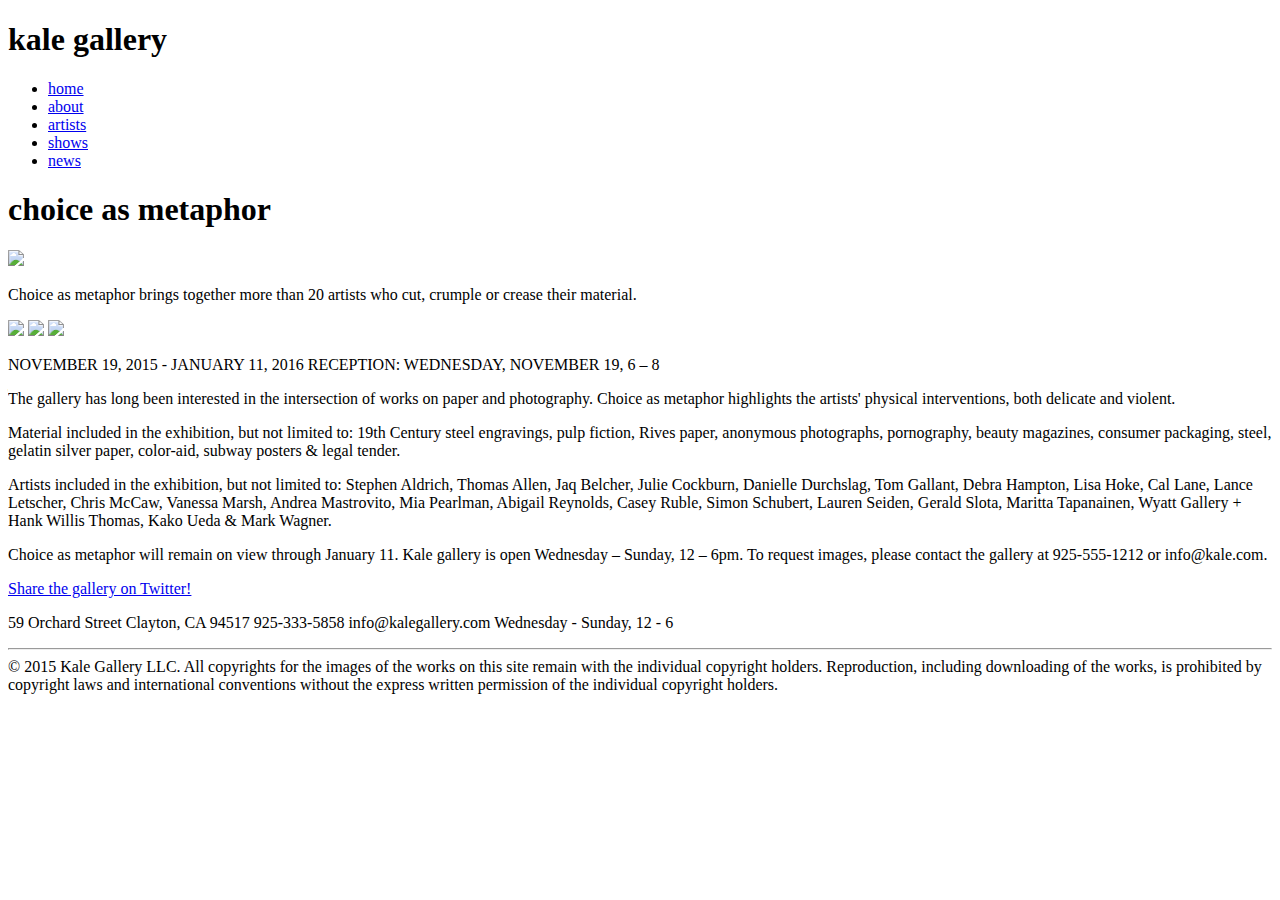
==== index.html @ 57b1efcd "Create index.html" ====
<!DOCTYPE html>
<html lang="en">
<head>
    <meta charset="UTF-8">
    <title>Home | Kale Gallery</title>
    <meta name="Author" content="Maria"/>
    <meta name="viewport" content="width=device-width, initial-scale=1">
    <link rel="stylesheet" type="text/css" href="css/main.css">
    <link href="https://fonts.googleapis.com/css?family=Poppins" rel="stylesheet">
</head>    


<body id="home">
    <header>
        <h1 class="kaleheader">kale gallery</h1>
           <nav>
            <ul>
                <li><a class="home-lk" href="index.html">home</a></li>
                <li><a class="about-lk" href="about.html">about</a></li>
                <li><a class="artists-lk" href="artists.html">artists</a></li>
                <li><a class="shows-lk" href="shows.html">shows</a></li>
                <li><a class="news-lk" href="news.html">news</a></li>
            </ul>
        </nav>
        </header>
    <main>
    
<section> 
<h1>choice as metaphor</h1>
<article> 
<img src="project5content/focus/images/5.jpg">
</article>
<p class="choice">Choice as metaphor brings together more than 20 artists who cut, crumple or crease their material. </p>
</section>
<section>
<article class="pics">
<img class="trioimg" src="project5content/focus/images/17.jpg">
<img class="trioimg" src="project5content/focus/images/2.jpg">
<img class="trioimg" src="project5content/focus/images/mastrovick/82992-primary-0-740x560.jpg">
</article>
</section>

<p class="choice">NOVEMBER 19, 2015 - JANUARY 11, 2016
RECEPTION: WEDNESDAY, NOVEMBER 19, 6 – 8</p>

<section>  
<article  class="col">
<p>The gallery has long been interested in the intersection of works on paper and photography.  Choice as  metaphor highlights the artists' physical interventions, both delicate and violent.</p>
<p>Material included in the exhibition, but not limited to:  19th Century steel engravings, pulp fiction, Rives paper, anonymous photographs, pornography, beauty magazines, consumer packaging, steel, gelatin silver paper, color-aid, subway posters & legal tender.</p>
</article>
<article  class="col">
<p>Artists included in the exhibition, but not limited to:  Stephen Aldrich, Thomas Allen, Jaq Belcher, Julie Cockburn, Danielle Durchslag, Tom Gallant, Debra Hampton, Lisa Hoke, Cal Lane, Lance Letscher, Chris McCaw, Vanessa Marsh, Andrea Mastrovito, Mia Pearlman, Abigail Reynolds, Casey Ruble, Simon Schubert, Lauren Seiden, Gerald Slota, Maritta Tapanainen, Wyatt Gallery + Hank Willis Thomas, Kako Ueda & Mark Wagner.</p>
</article>
<p>Choice as metaphor will remain on view through January 11. Kale gallery is open Wednesday – Sunday, 12 – 6pm.  To request images, please contact the gallery at 925-555-1212 or info@kale.com.</p>
</section>

<a class="link2" href="https://twitter.com/share">Share the gallery on Twitter!</a>
<p>59 Orchard Street Clayton, CA 94517
925-333-5858   info@kalegallery.com
Wednesday - Sunday, 12 - 6</p>

        
        
        
    </main>
   <hr> 
<footer>
    © 2015 Kale Gallery LLC. All copyrights for the images of the works on this site remain with the individual copyright holders. Reproduction, including downloading of the works, is prohibited by copyright laws and international conventions without the express written permission of the individual copyright holders.

</footer>
    
  </body>    
    
    
</html>
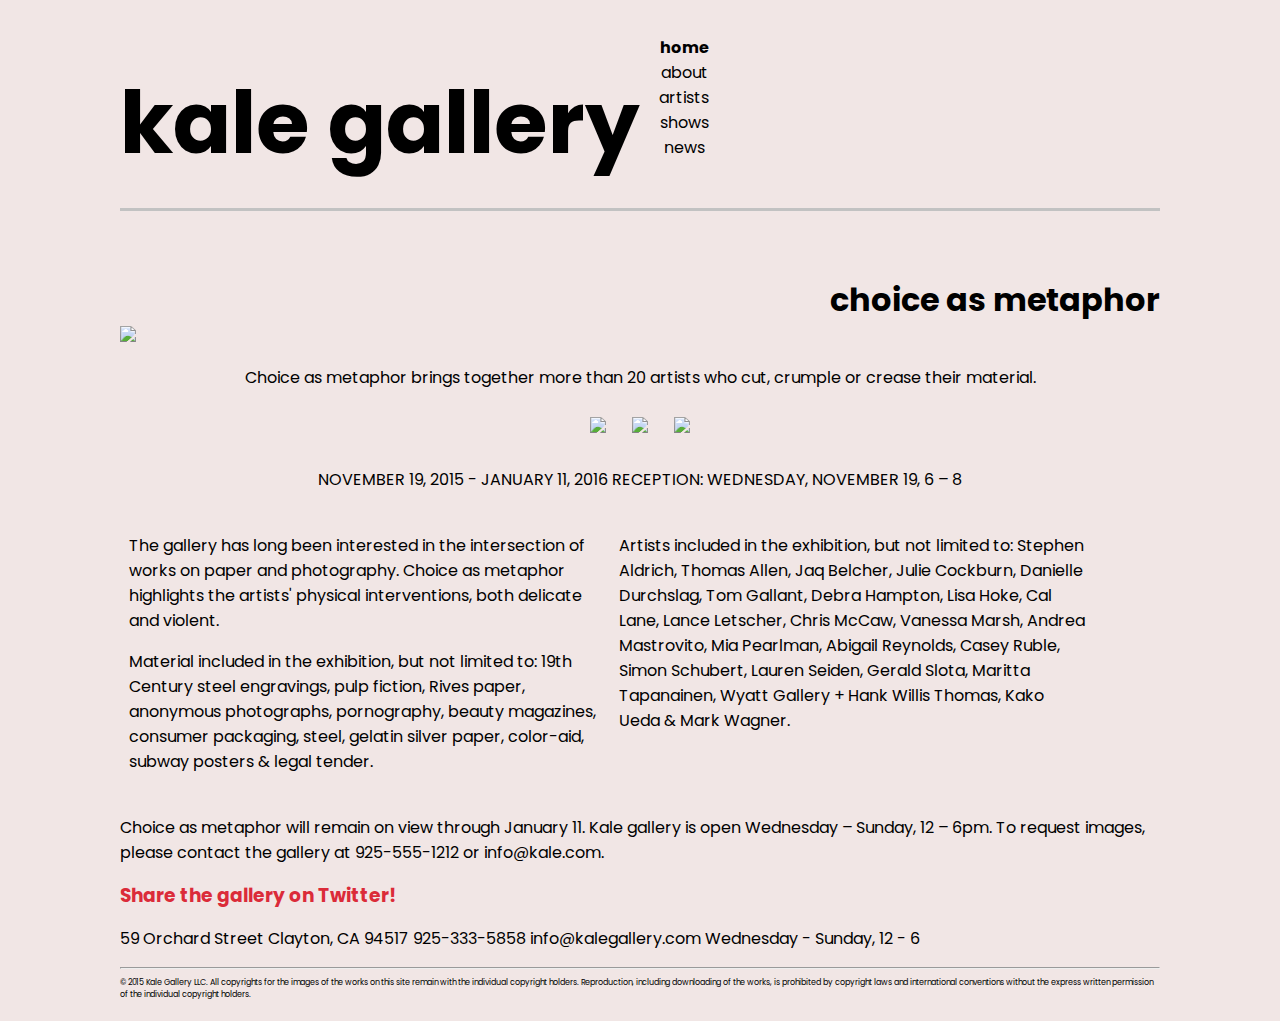
==== commit 5ea57f05: "Update index.html" ====
--- a/index.html
+++ b/index.html
@@ -5,7 +5,7 @@
     <title>Home | Kale Gallery</title>
     <meta name="Author" content="Maria"/>
     <meta name="viewport" content="width=device-width, initial-scale=1">
-    <link rel="stylesheet" type="text/css" href="css/main.css">
+    <link rel="stylesheet" type="text/css" href="main.css">
     <link href="https://fonts.googleapis.com/css?family=Poppins" rel="stylesheet">
 </head>    
 
--- a/main.css
+++ b/main.css
@@ -0,0 +1,132 @@
+#home .home-lk,
+#about .about-lk,
+#artists .artists-lk,
+#shows .shows-lk,
+#news .news-lk
+    {
+    color: black;
+    font-weight:bold; 
+}
+
+html{
+    background-color: #F1E6E5;
+}
+body{
+    font-family: 'Poppins', sans-serif;
+    max-width:1040px;
+}
+header{
+    text-decoration: none;
+    text-align: center;
+    display: block;
+}
+nav{
+    list-style: none;
+    padding: 0;
+}
+
+.kaleheader{
+    margin-bottom: 0;
+    font-size: 40pt;
+    text-align: left;
+}
+ul{
+    list-style-type: none;
+}
+li{
+    text-align: center;        
+}
+a{
+    color: black;
+    text-decoration: none;
+}
+.link{
+    font-weight:bold;
+    font-size: 14pt; 
+}
+.link2{
+    font-weight:bold;
+    font-size: 14pt;
+    color: #DB2B39;  
+}
+h1{
+    font-size: 18pt;
+    margin-bottom: 0;
+    text-align: right;
+}
+h2{
+    text-align: right;
+}
+h3{
+    text-align: right;  
+}
+p{
+    font-size: 12pt;
+}
+footer{
+    font-size: 6pt;
+    margin-bottom: 20px;
+}
+img{
+    max-width: 100%;
+}
+figcaption{
+    font-weight: bold;
+    text-align: right;
+}
+.trioimg{
+    padding: .7rem;
+}
+.pics img{
+    display: block;
+    margin: auto;
+}
+ @media screen and (min-width:700px){
+     
+     body{
+         margin: auto;
+     }
+     header{
+         text-align: left;
+         margin-bottom: 65px;
+         border-bottom: solid #C2C2C2 3px;
+     }
+     .kaleheader{
+         font-size: 65pt;
+         display: inline-block;
+         margin-bottom: 20px;
+     }
+     nav{
+         display: inline-block;    
+     }
+     ul{
+         padding-left: 0;
+         margin-left: 15px;
+     }
+     h1{
+         font-size: 24pt;
+     }
+     .pics img{
+         display: inline-block;
+     }
+     .pics{
+         text-align: center;
+     }
+     
+     .col{
+                margin: 5px;
+                display:inline-block;
+                vertical-align: top;
+                text-align: left;
+                width: 45%; 
+                padding:4px;
+     }
+     
+     .choice{
+         text-align: center;
+     }
+     .artists{
+         text-align: center;
+         margin-top: 75px;
+     }
+}
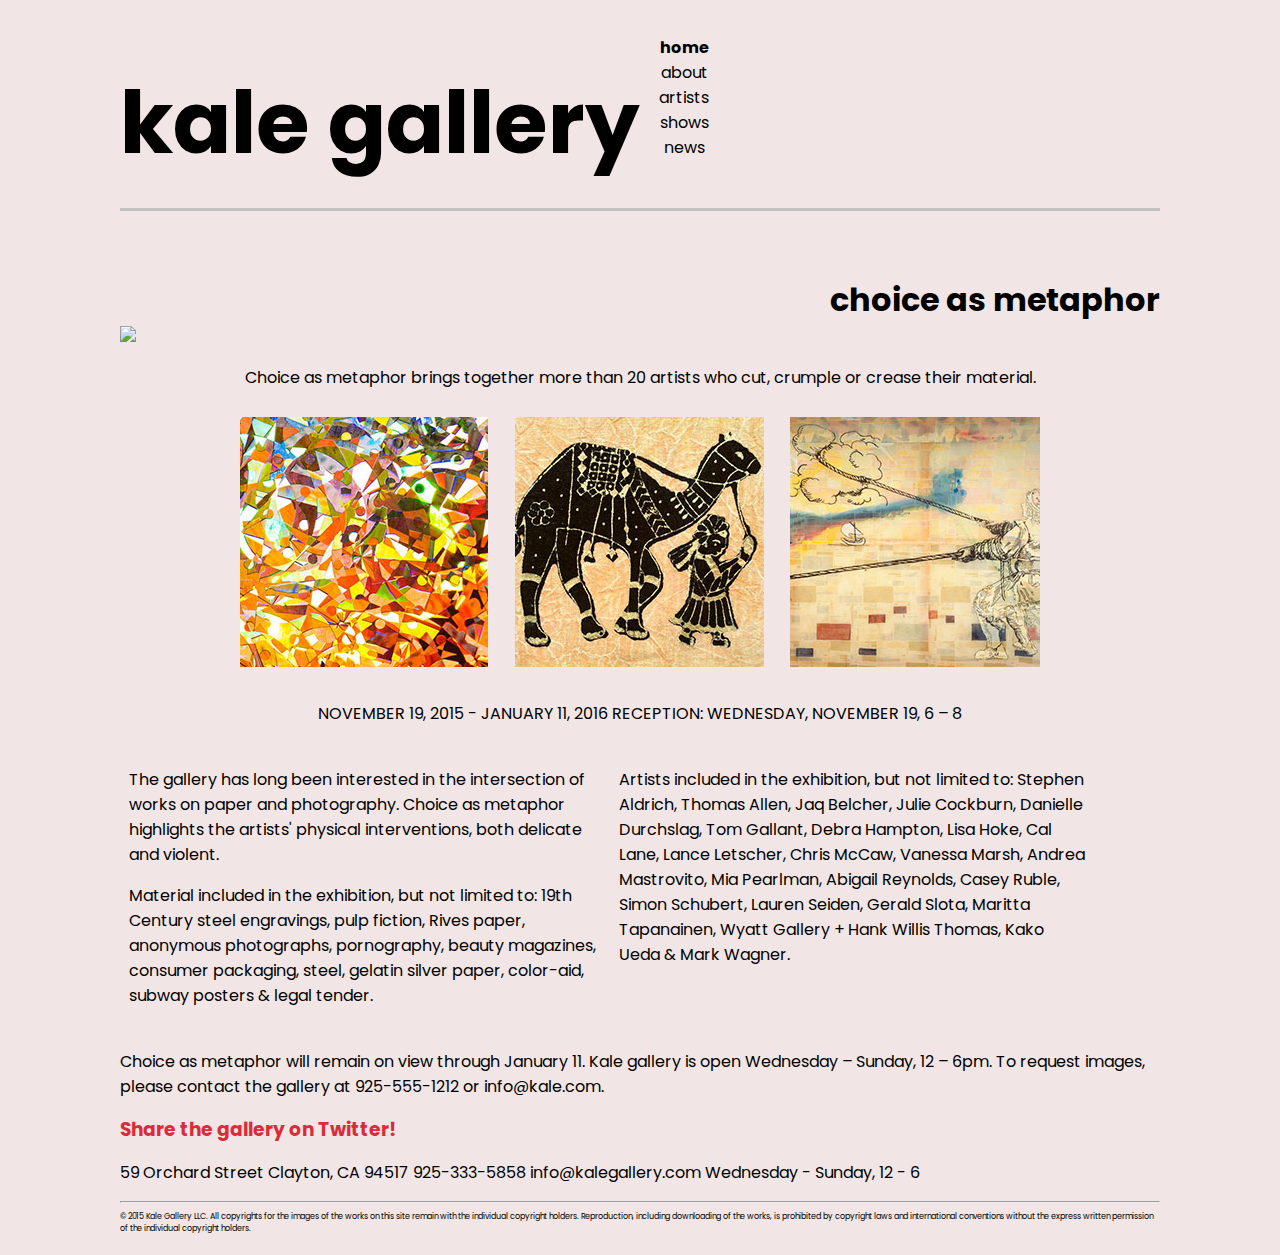
==== commit c7ab2e6a: "deleting image outerfolder from index" ====
--- a/index.html
+++ b/index.html
@@ -7,7 +7,7 @@
     <meta name="viewport" content="width=device-width, initial-scale=1">
     <link rel="stylesheet" type="text/css" href="main.css">
     <link href="https://fonts.googleapis.com/css?family=Poppins" rel="stylesheet">
-</head>    
+</head>
 
 
 <body id="home">
@@ -24,26 +24,26 @@
         </nav>
         </header>
     <main>
-    
-<section> 
+
+<section>
 <h1>choice as metaphor</h1>
-<article> 
+<article>
 <img src="project5content/focus/images/5.jpg">
 </article>
 <p class="choice">Choice as metaphor brings together more than 20 artists who cut, crumple or crease their material. </p>
 </section>
 <section>
 <article class="pics">
-<img class="trioimg" src="project5content/focus/images/17.jpg">
-<img class="trioimg" src="project5content/focus/images/2.jpg">
-<img class="trioimg" src="project5content/focus/images/mastrovick/82992-primary-0-740x560.jpg">
+<img class="trioimg" src="images/17.jpg">
+<img class="trioimg" src="images/2.jpg">
+<img class="trioimg" src="images/mastrovick/82992-primary-0-740x560.jpg">
 </article>
 </section>
 
 <p class="choice">NOVEMBER 19, 2015 - JANUARY 11, 2016
 RECEPTION: WEDNESDAY, NOVEMBER 19, 6 – 8</p>
 
-<section>  
+<section>
 <article  class="col">
 <p>The gallery has long been interested in the intersection of works on paper and photography.  Choice as  metaphor highlights the artists' physical interventions, both delicate and violent.</p>
 <p>Material included in the exhibition, but not limited to:  19th Century steel engravings, pulp fiction, Rives paper, anonymous photographs, pornography, beauty magazines, consumer packaging, steel, gelatin silver paper, color-aid, subway posters & legal tender.</p>
@@ -59,17 +59,17 @@
 925-333-5858   info@kalegallery.com
 Wednesday - Sunday, 12 - 6</p>
 
-        
-        
-        
+
+
+
     </main>
-   <hr> 
+   <hr>
 <footer>
     © 2015 Kale Gallery LLC. All copyrights for the images of the works on this site remain with the individual copyright holders. Reproduction, including downloading of the works, is prohibited by copyright laws and international conventions without the express written permission of the individual copyright holders.
 
 </footer>
-    
-  </body>    
-    
-    
+
+  </body>
+
+
 </html>
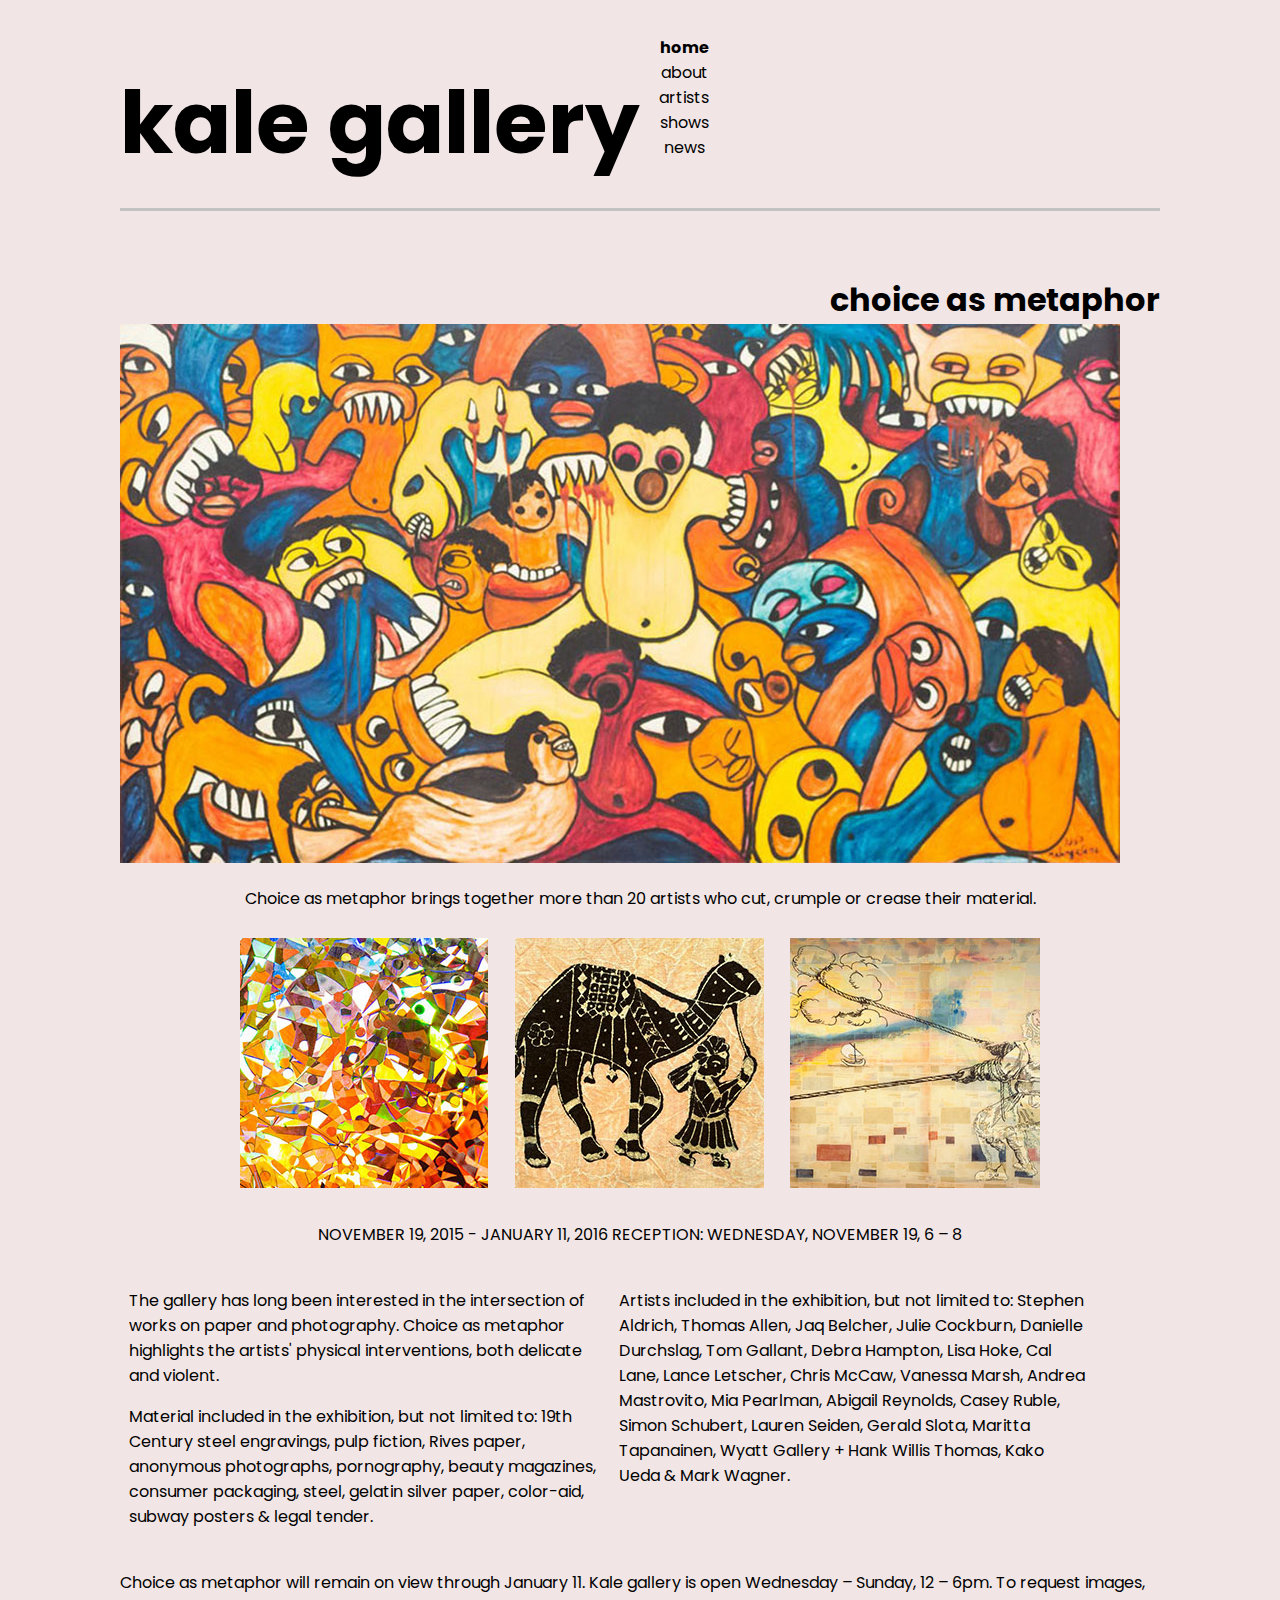
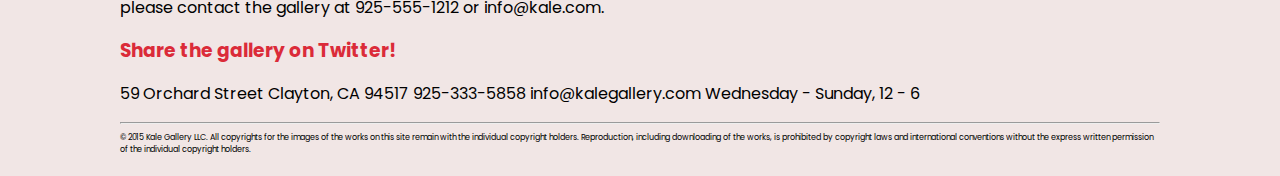
==== commit 573c267e: "deleted image outer folder" ====
--- a/index.html
+++ b/index.html
@@ -28,7 +28,7 @@
 <section>
 <h1>choice as metaphor</h1>
 <article>
-<img src="project5content/focus/images/5.jpg">
+<img src="images/5.jpg">
 </article>
 <p class="choice">Choice as metaphor brings together more than 20 artists who cut, crumple or crease their material. </p>
 </section>
